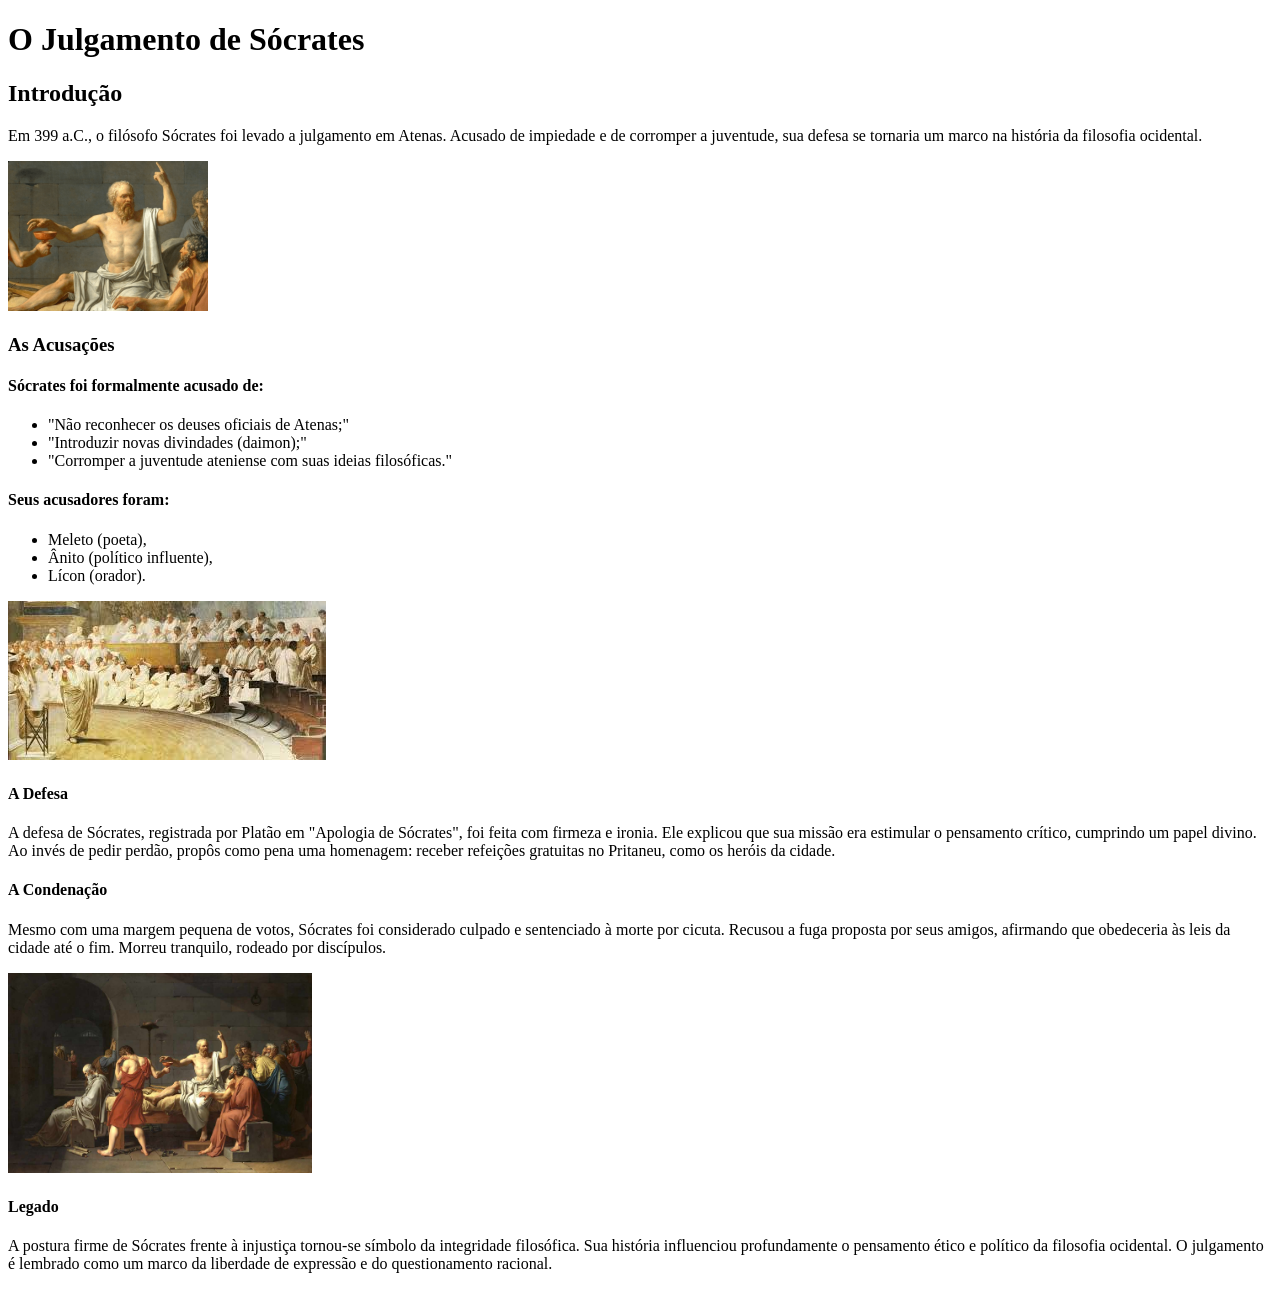
==== julgamentoSocrates/index.html @ 574f192c "Projeto julgamento de Sócrates Primeira versão simples do projeto, apenas com HTML" ====
<!DOCTYPE html>
<html lang="pt-br">
<head>
    <meta charset="UTF-8">
    <meta name="viewport" content="width=device-width, initial-scale=1.0">
    <title>O Julgamento de Sócrates 1</title>
</head>
<body>
    <h1>O Julgamento de Sócrates</h1>

    <h2>Introdução</h2>
    <p>Em 399 a.C., o filósofo Sócrates foi levado a julgamento em Atenas. Acusado de impiedade e de corromper a juventude, sua defesa se tornaria um marco na história da filosofia ocidental.</p>
    <img src="imgs/socrates.png" alt="Sócrates" width="200">

    <h3>As Acusações</h3>
    <h4>Sócrates foi formalmente acusado de:</h4>
    <ul>
        <li>"Não reconhecer os deuses oficiais de Atenas;"</li>
        <li>"Introduzir novas divindades (daimon);"</li>
        <li>"Corromper a juventude ateniense com suas ideias filosóficas."</li>
    </ul>

    <h4>Seus acusadores foram:</h4>
    <ul>
        <li>Meleto (poeta),</li>
        <li>Ânito (político influente),</li>
        <li>Lícon (orador).</li>
    </ul>
    <img src="imgs/tribunal.jfif" alt="Tribunal ateniense">

    <h4>A Defesa</h4>
    <p>A defesa de Sócrates, registrada por Platão em "Apologia de Sócrates", foi feita com firmeza e ironia.
        Ele explicou que sua missão era estimular o pensamento crítico, cumprindo um papel divino.
        Ao invés de pedir perdão, propôs como pena uma homenagem: receber refeições gratuitas no Pritaneu, como os heróis da cidade.</p>
    
    <h4>A Condenação</h4>
    <p>Mesmo com uma margem pequena de votos, Sócrates foi considerado culpado e sentenciado à morte por cicuta.
        Recusou a fuga proposta por seus amigos, afirmando que obedeceria às leis da cidade até o fim.
        Morreu tranquilo, rodeado por discípulos.</p>
    <img src="imgs/morte.jpg" alt="A morte de Sócrates" height="200">

    <h4>Legado</h4>
    <p>A postura firme de Sócrates frente à injustiça tornou-se símbolo da integridade filosófica.
        Sua história influenciou profundamente o pensamento ético e político da filosofia ocidental.
        O julgamento é lembrado como um marco da liberdade de expressão e do questionamento racional.</p>
    
</body>
</html>
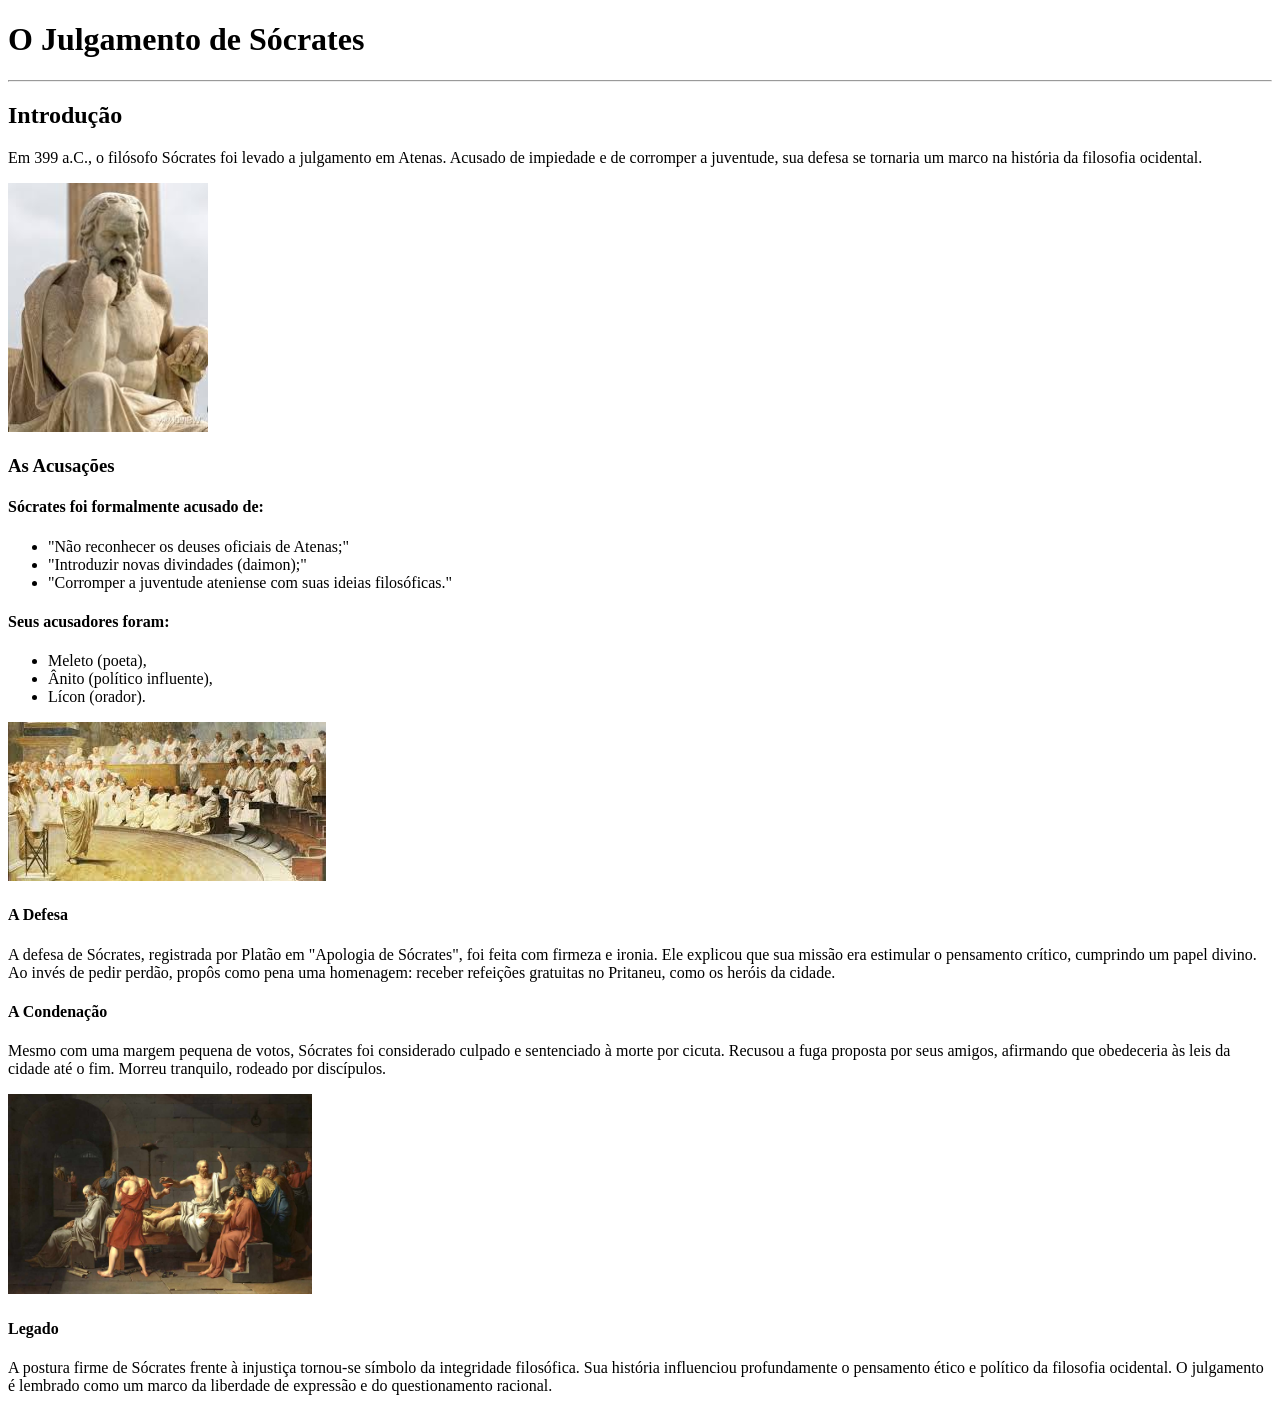
==== commit 55d3d4af: "Mudei a imagem" ====
--- a/julgamentoSocrates/index.html
+++ b/julgamentoSocrates/index.html
@@ -7,10 +7,11 @@
 </head>
 <body>
     <h1>O Julgamento de Sócrates</h1>
+    <hr>
 
     <h2>Introdução</h2>
     <p>Em 399 a.C., o filósofo Sócrates foi levado a julgamento em Atenas. Acusado de impiedade e de corromper a juventude, sua defesa se tornaria um marco na história da filosofia ocidental.</p>
-    <img src="imgs/socrates.png" alt="Sócrates" width="200">
+    <img src="imgs/socratesEs.jfif" alt="Sócrates" width="200">
 
     <h3>As Acusações</h3>
     <h4>Sócrates foi formalmente acusado de:</h4>
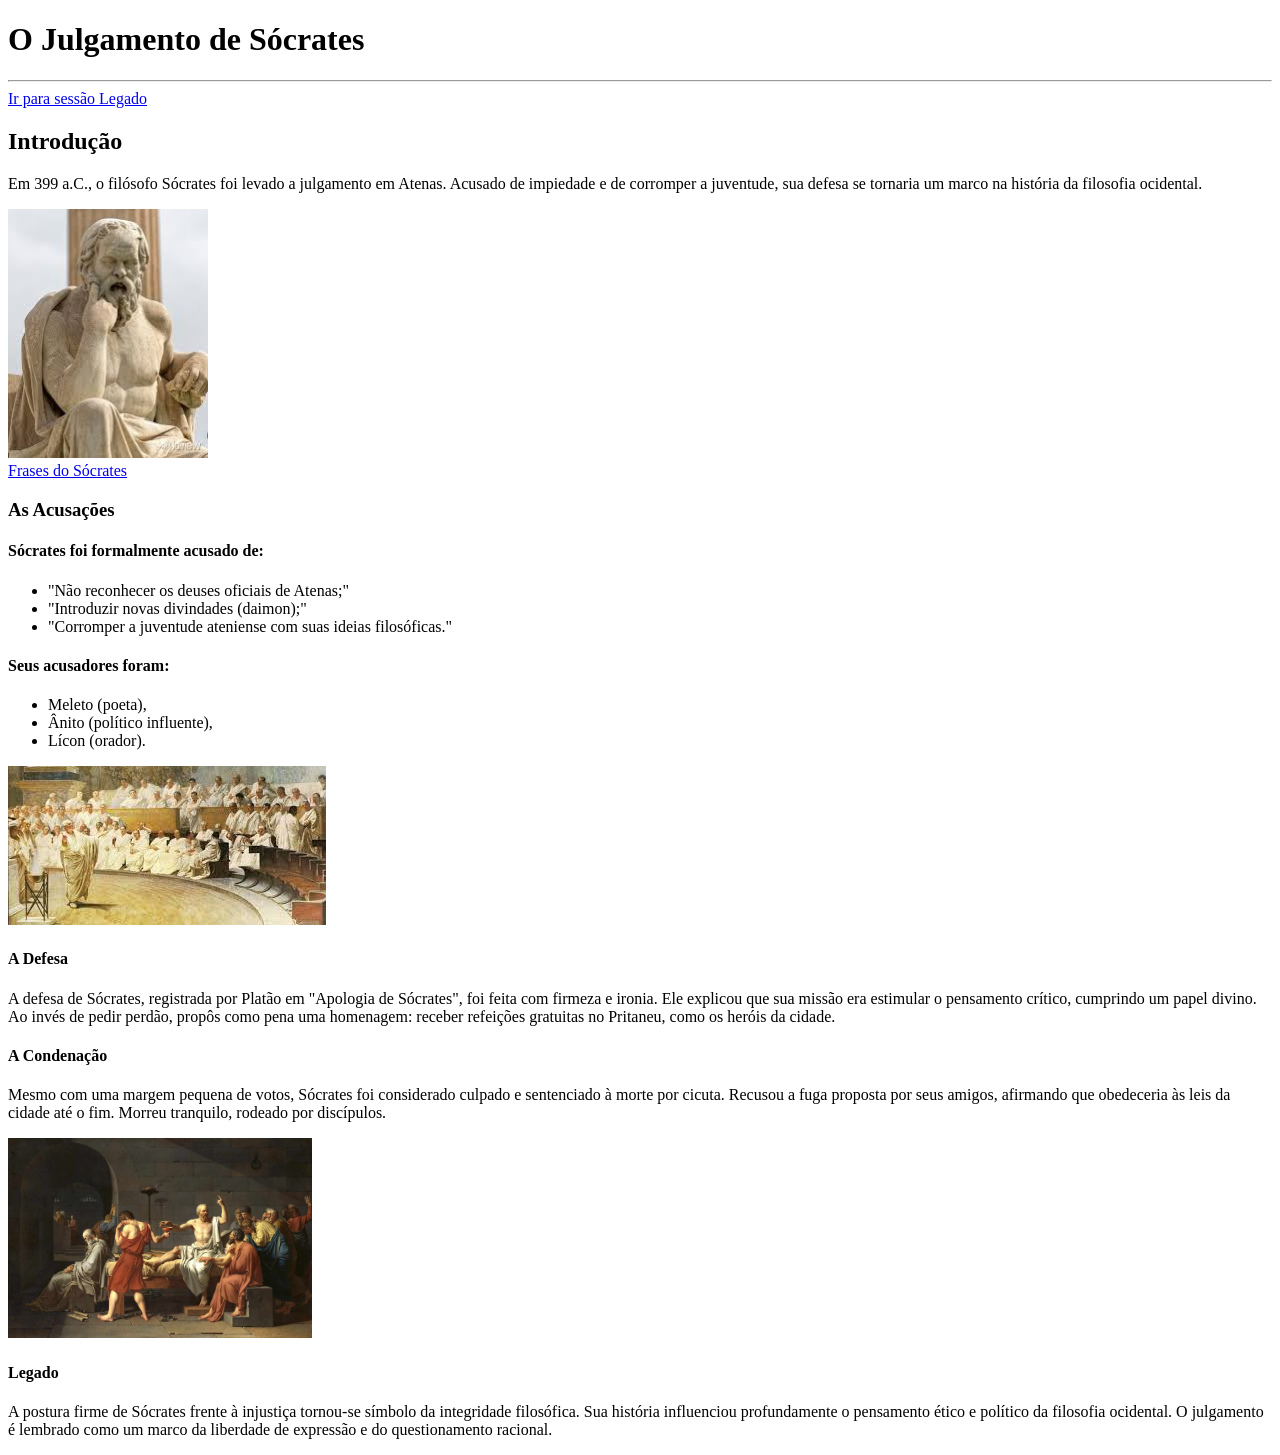
==== commit c8ca9bcb: "fazendo alguns testes com links" ====
--- a/julgamentoSocrates/index.html
+++ b/julgamentoSocrates/index.html
@@ -9,9 +9,12 @@
     <h1>O Julgamento de Sócrates</h1>
     <hr>
 
+    <a href="#legado">Ir para sessão Legado</a>
     <h2>Introdução</h2>
     <p>Em 399 a.C., o filósofo Sócrates foi levado a julgamento em Atenas. Acusado de impiedade e de corromper a juventude, sua defesa se tornaria um marco na história da filosofia ocidental.</p>
     <img src="imgs/socratesEs.jfif" alt="Sócrates" width="200">
+    <br>
+    <span><a href="https://www.pensador.com/autor/socrates/" target="_blank">Frases do Sócrates</a></span>
 
     <h3>As Acusações</h3>
     <h4>Sócrates foi formalmente acusado de:</h4>
@@ -40,7 +43,7 @@
         Morreu tranquilo, rodeado por discípulos.</p>
     <img src="imgs/morte.jpg" alt="A morte de Sócrates" height="200">
 
-    <h4>Legado</h4>
+    <h4 id="legado">Legado</h4>
     <p>A postura firme de Sócrates frente à injustiça tornou-se símbolo da integridade filosófica.
         Sua história influenciou profundamente o pensamento ético e político da filosofia ocidental.
         O julgamento é lembrado como um marco da liberdade de expressão e do questionamento racional.</p>
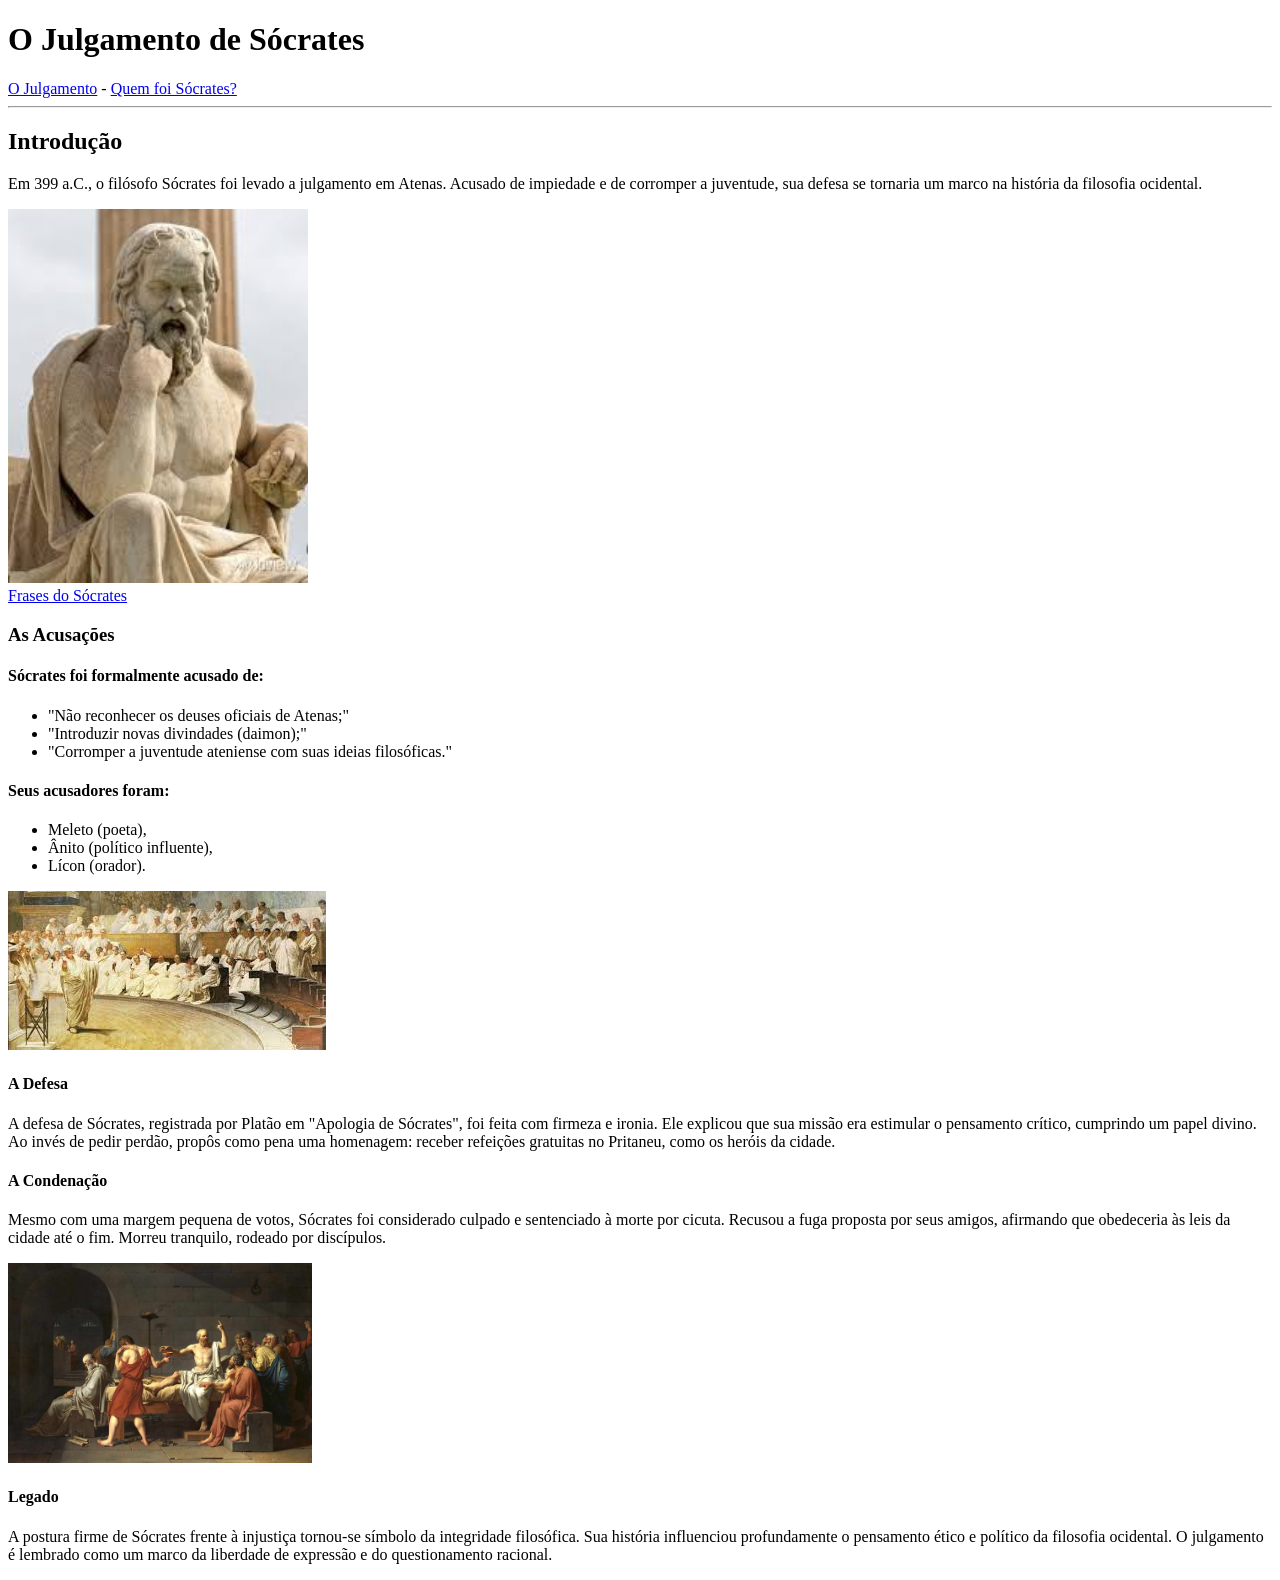
==== commit 6ec0384d: "adicionei outra pagina" ====
--- a/julgamentoSocrates/index.html
+++ b/julgamentoSocrates/index.html
@@ -1,52 +1,86 @@
 <!DOCTYPE html>
 <html lang="pt-br">
-<head>
-    <meta charset="UTF-8">
-    <meta name="viewport" content="width=device-width, initial-scale=1.0">
+  <head>
+    <meta charset="UTF-8" />
+    <meta name="viewport" content="width=device-width, initial-scale=1.0" />
     <title>O Julgamento de Sócrates 1</title>
-</head>
-<body>
-    <h1>O Julgamento de Sócrates</h1>
-    <hr>
+  </head>
+  <body>
+    <div>
+      <h1>O Julgamento de Sócrates</h1>
+      <a href="index.html">O Julgamento</a> -
+      <a href="sobre.html">Quem foi Sócrates?</a>
+      <hr />
+    </div>
 
-    <a href="#legado">Ir para sessão Legado</a>
-    <h2>Introdução</h2>
-    <p>Em 399 a.C., o filósofo Sócrates foi levado a julgamento em Atenas. Acusado de impiedade e de corromper a juventude, sua defesa se tornaria um marco na história da filosofia ocidental.</p>
-    <img src="imgs/socratesEs.jfif" alt="Sócrates" width="200">
-    <br>
-    <span><a href="https://www.pensador.com/autor/socrates/" target="_blank">Frases do Sócrates</a></span>
+    <div>
+      <h2>Introdução</h2>
+      <p>
+        Em 399 a.C., o filósofo Sócrates foi levado a julgamento em Atenas.
+        Acusado de impiedade e de corromper a juventude, sua defesa se tornaria
+        um marco na história da filosofia ocidental.
+      </p>
+      <img src="imgs/socratesEs.jfif" alt="Sócrates" width="300" />
+      <br />
+      <span
+        ><a href="https://www.pensador.com/autor/socrates/" target="_blank"
+          >Frases do Sócrates</a
+        ></span
+      >
+    </div>
 
-    <h3>As Acusações</h3>
-    <h4>Sócrates foi formalmente acusado de:</h4>
-    <ul>
+    <div>
+      <h3>As Acusações</h3>
+      <h4>Sócrates foi formalmente acusado de:</h4>
+      <ul>
         <li>"Não reconhecer os deuses oficiais de Atenas;"</li>
         <li>"Introduzir novas divindades (daimon);"</li>
         <li>"Corromper a juventude ateniense com suas ideias filosóficas."</li>
-    </ul>
+      </ul>
+    </div>
 
-    <h4>Seus acusadores foram:</h4>
-    <ul>
+    <div>
+      <h4>Seus acusadores foram:</h4>
+
+      <ul>
         <li>Meleto (poeta),</li>
         <li>Ânito (político influente),</li>
         <li>Lícon (orador).</li>
-    </ul>
-    <img src="imgs/tribunal.jfif" alt="Tribunal ateniense">
+      </ul>
+      <img src="imgs/tribunal.jfif" alt="Tribunal ateniense" />
+    </div>
 
-    <h4>A Defesa</h4>
-    <p>A defesa de Sócrates, registrada por Platão em "Apologia de Sócrates", foi feita com firmeza e ironia.
-        Ele explicou que sua missão era estimular o pensamento crítico, cumprindo um papel divino.
-        Ao invés de pedir perdão, propôs como pena uma homenagem: receber refeições gratuitas no Pritaneu, como os heróis da cidade.</p>
-    
-    <h4>A Condenação</h4>
-    <p>Mesmo com uma margem pequena de votos, Sócrates foi considerado culpado e sentenciado à morte por cicuta.
-        Recusou a fuga proposta por seus amigos, afirmando que obedeceria às leis da cidade até o fim.
-        Morreu tranquilo, rodeado por discípulos.</p>
-    <img src="imgs/morte.jpg" alt="A morte de Sócrates" height="200">
+    <div>
+      <h4>A Defesa</h4>
+      <p>
+        A defesa de Sócrates, registrada por Platão em "Apologia de Sócrates",
+        foi feita com firmeza e ironia. Ele explicou que sua missão era
+        estimular o pensamento crítico, cumprindo um papel divino. Ao invés de
+        pedir perdão, propôs como pena uma homenagem: receber refeições
+        gratuitas no Pritaneu, como os heróis da cidade.
+      </p>
+    </div>
 
-    <h4 id="legado">Legado</h4>
-    <p>A postura firme de Sócrates frente à injustiça tornou-se símbolo da integridade filosófica.
-        Sua história influenciou profundamente o pensamento ético e político da filosofia ocidental.
-        O julgamento é lembrado como um marco da liberdade de expressão e do questionamento racional.</p>
-    
-</body>
-</html>+    <div>
+      <h4>A Condenação</h4>
+      <p>
+        Mesmo com uma margem pequena de votos, Sócrates foi considerado culpado
+        e sentenciado à morte por cicuta. Recusou a fuga proposta por seus
+        amigos, afirmando que obedeceria às leis da cidade até o fim. Morreu
+        tranquilo, rodeado por discípulos.
+      </p>
+      <img src="imgs/morte.jpg" alt="A morte de Sócrates" height="200" />
+    </div>
+
+    <div>
+      <h4 id="legado">Legado</h4>
+      <p>
+        A postura firme de Sócrates frente à injustiça tornou-se símbolo da
+        integridade filosófica. Sua história influenciou profundamente o
+        pensamento ético e político da filosofia ocidental. O julgamento é
+        lembrado como um marco da liberdade de expressão e do questionamento
+        racional.
+      </p>
+    </div>
+  </body>
+</html>
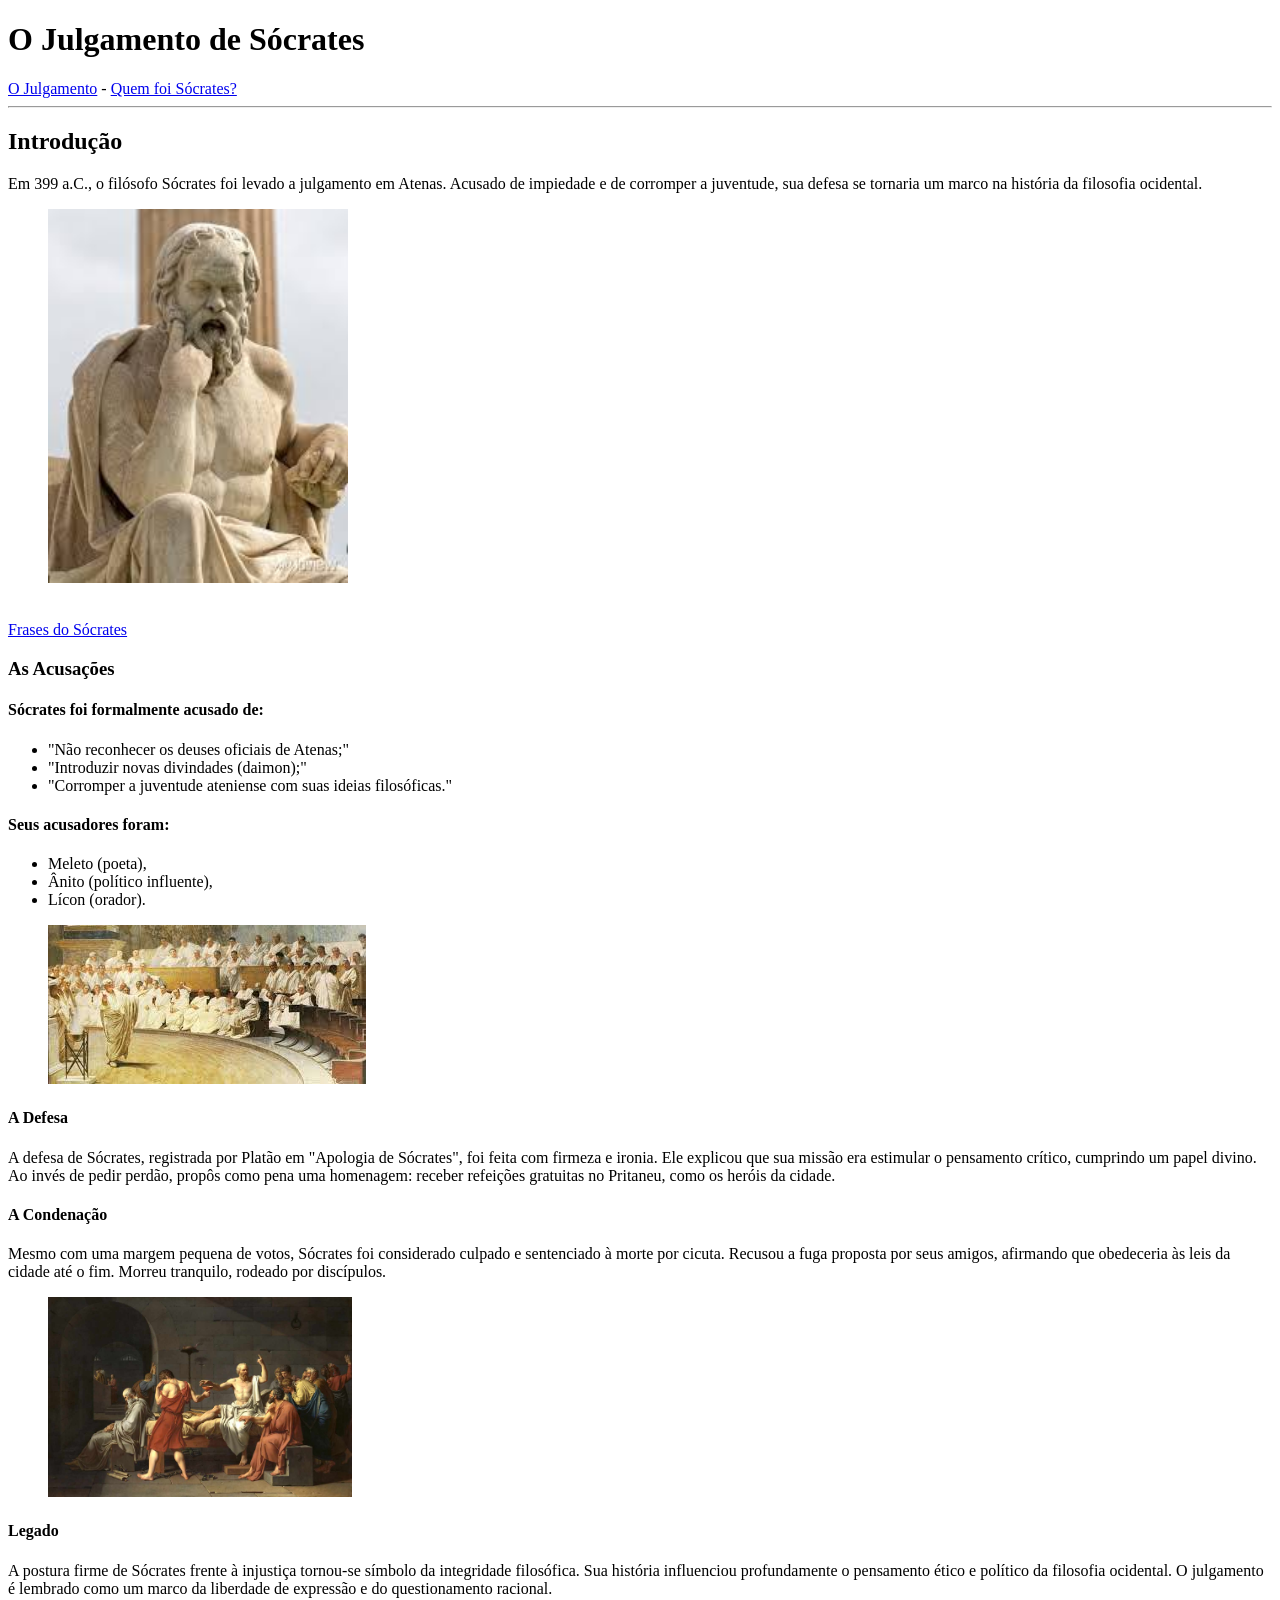
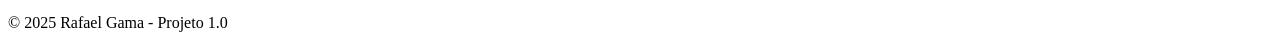
==== commit d06579c2: "Versão do projeto 1.0" ====
--- a/julgamentoSocrates/index.html
+++ b/julgamentoSocrates/index.html
@@ -6,81 +6,98 @@
     <title>O Julgamento de Sócrates 1</title>
   </head>
   <body>
-    <div>
+    <header>
       <h1>O Julgamento de Sócrates</h1>
-      <a href="index.html">O Julgamento</a> -
-      <a href="sobre.html">Quem foi Sócrates?</a>
-      <hr />
-    </div>
+      <nav>
+        <a href="index.html">O Julgamento</a> -
+        <a href="sobre.html">Quem foi Sócrates?</a>
+        <hr />
+      </nav>
+    </header>
 
-    <div>
-      <h2>Introdução</h2>
-      <p>
-        Em 399 a.C., o filósofo Sócrates foi levado a julgamento em Atenas.
-        Acusado de impiedade e de corromper a juventude, sua defesa se tornaria
-        um marco na história da filosofia ocidental.
-      </p>
-      <img src="imgs/socratesEs.jfif" alt="Sócrates" width="300" />
+    <main>
+      <section id="inicio">
+        <h2>Introdução</h2>
+        <p>
+          Em 399 a.C., o filósofo Sócrates foi levado a julgamento em Atenas.
+          Acusado de impiedade e de corromper a juventude, sua defesa se
+          tornaria um marco na história da filosofia ocidental.
+        </p>
+        <figure>
+          <img src="imgs/socratesEs.jfif" alt="Sócrates" width="300" />
+        </figure>
+      </section>
+
       <br />
-      <span
-        ><a href="https://www.pensador.com/autor/socrates/" target="_blank"
+      <article>
+        <a href="https://www.pensador.com/autor/socrates/" target="_blank"
           >Frases do Sócrates</a
-        ></span
-      >
-    </div>
+        >
+      </article>
 
-    <div>
-      <h3>As Acusações</h3>
-      <h4>Sócrates foi formalmente acusado de:</h4>
-      <ul>
-        <li>"Não reconhecer os deuses oficiais de Atenas;"</li>
-        <li>"Introduzir novas divindades (daimon);"</li>
-        <li>"Corromper a juventude ateniense com suas ideias filosóficas."</li>
-      </ul>
-    </div>
+      <section id="acusacoes">
+        <h3>As Acusações</h3>
+        <h4>Sócrates foi formalmente acusado de:</h4>
+        <ul>
+          <li>"Não reconhecer os deuses oficiais de Atenas;"</li>
+          <li>"Introduzir novas divindades (daimon);"</li>
+          <li>
+            "Corromper a juventude ateniense com suas ideias filosóficas."
+          </li>
+        </ul>
+      </section>
 
-    <div>
-      <h4>Seus acusadores foram:</h4>
+      <section id="acusadores">
+        <h4>Seus acusadores foram:</h4>
 
-      <ul>
-        <li>Meleto (poeta),</li>
-        <li>Ânito (político influente),</li>
-        <li>Lícon (orador).</li>
-      </ul>
-      <img src="imgs/tribunal.jfif" alt="Tribunal ateniense" />
-    </div>
+        <ul>
+          <li>Meleto (poeta),</li>
+          <li>Ânito (político influente),</li>
+          <li>Lícon (orador).</li>
+        </ul>
+        <figure>
+          <img src="imgs/tribunal.jfif" alt="Tribunal ateniense" />
+        </figure>
+      </section>
 
-    <div>
-      <h4>A Defesa</h4>
-      <p>
-        A defesa de Sócrates, registrada por Platão em "Apologia de Sócrates",
-        foi feita com firmeza e ironia. Ele explicou que sua missão era
-        estimular o pensamento crítico, cumprindo um papel divino. Ao invés de
-        pedir perdão, propôs como pena uma homenagem: receber refeições
-        gratuitas no Pritaneu, como os heróis da cidade.
-      </p>
-    </div>
+      <section id="defesa">
+        <h4>A Defesa</h4>
+        <p>
+          A defesa de Sócrates, registrada por Platão em "Apologia de Sócrates",
+          foi feita com firmeza e ironia. Ele explicou que sua missão era
+          estimular o pensamento crítico, cumprindo um papel divino. Ao invés de
+          pedir perdão, propôs como pena uma homenagem: receber refeições
+          gratuitas no Pritaneu, como os heróis da cidade.
+        </p>
+      </section>
 
-    <div>
-      <h4>A Condenação</h4>
-      <p>
-        Mesmo com uma margem pequena de votos, Sócrates foi considerado culpado
-        e sentenciado à morte por cicuta. Recusou a fuga proposta por seus
-        amigos, afirmando que obedeceria às leis da cidade até o fim. Morreu
-        tranquilo, rodeado por discípulos.
-      </p>
-      <img src="imgs/morte.jpg" alt="A morte de Sócrates" height="200" />
-    </div>
+      <section id="condenacao">
+        <h4>A Condenação</h4>
+        <p>
+          Mesmo com uma margem pequena de votos, Sócrates foi considerado
+          culpado e sentenciado à morte por cicuta. Recusou a fuga proposta por
+          seus amigos, afirmando que obedeceria às leis da cidade até o fim.
+          Morreu tranquilo, rodeado por discípulos.
+        </p>
+        <figure>
+          <img src="imgs/morte.jpg" alt="A morte de Sócrates" height="200" />
+        </figure>
+      </section>
 
-    <div>
-      <h4 id="legado">Legado</h4>
-      <p>
-        A postura firme de Sócrates frente à injustiça tornou-se símbolo da
-        integridade filosófica. Sua história influenciou profundamente o
-        pensamento ético e político da filosofia ocidental. O julgamento é
-        lembrado como um marco da liberdade de expressão e do questionamento
-        racional.
-      </p>
-    </div>
+      <section id="legado">
+        <h4>Legado</h4>
+        <p>
+          A postura firme de Sócrates frente à injustiça tornou-se símbolo da
+          integridade filosófica. Sua história influenciou profundamente o
+          pensamento ético e político da filosofia ocidental. O julgamento é
+          lembrado como um marco da liberdade de expressão e do questionamento
+          racional.
+        </p>
+      </section>
+    </main>
+
+    <footer>
+      <p>&COPY; 2025 Rafael Gama - Projeto 1.0</p>
+    </footer>
   </body>
 </html>
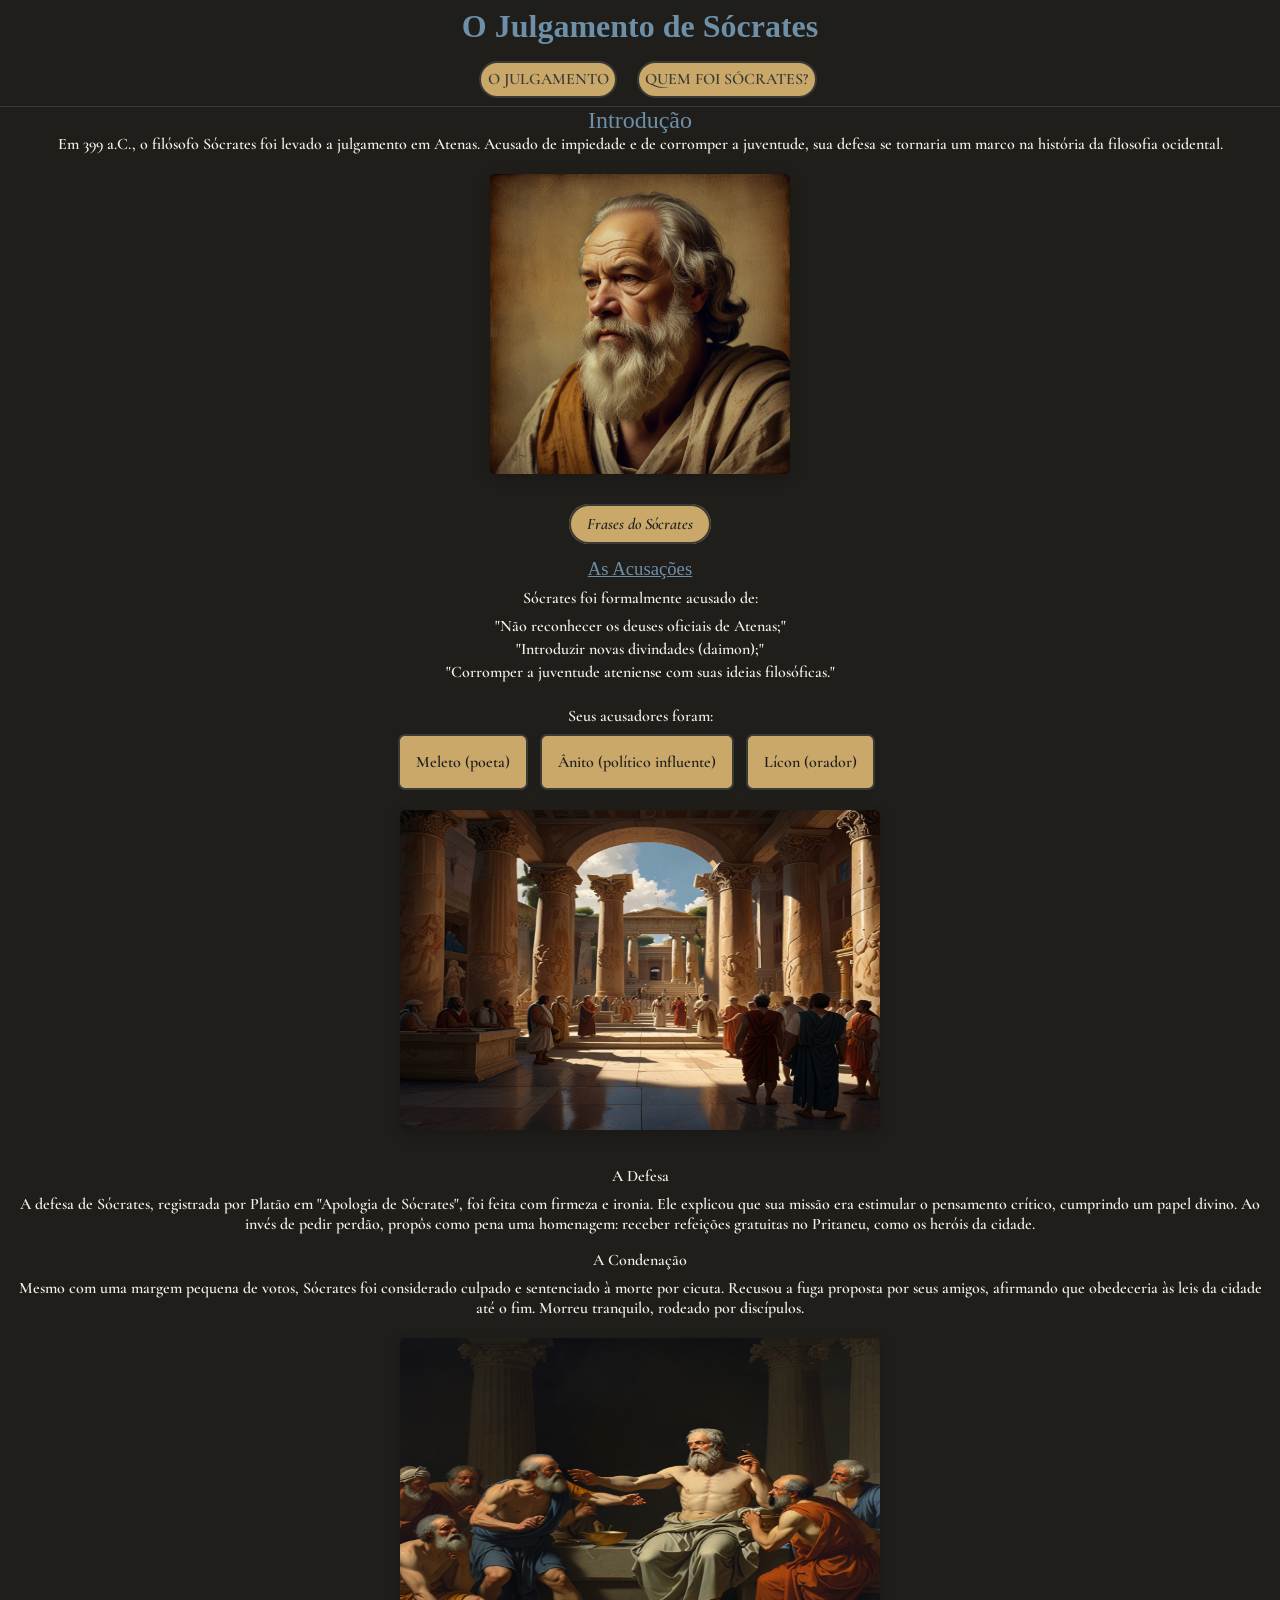
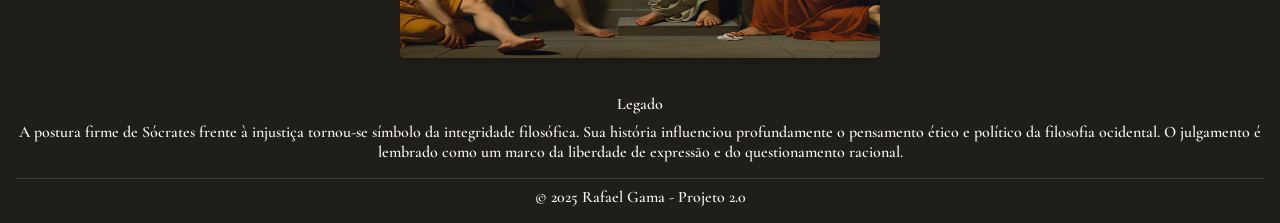
==== commit 1dcf1f36: "Versão 2.0 do Projetinho Versão 2.0 do projetinho, adicionado CSS nele" ====
--- a/julgamentoSocrates/index.html
+++ b/julgamentoSocrates/index.html
@@ -4,19 +4,25 @@
     <meta charset="UTF-8" />
     <meta name="viewport" content="width=device-width, initial-scale=1.0" />
     <title>O Julgamento de Sócrates 1</title>
+    <link rel="preconnect" href="https://fonts.googleapis.com" />
+    <link rel="preconnect" href="https://fonts.gstatic.com" crossorigin />
+    <link
+      href="https://fonts.googleapis.com/css2?family=Cormorant+Garamond:ital,wght@0,300..700;1,300..700&family=IM+Fell+English+SC&display=swap"
+      rel="stylesheet"
+    />
+    <link rel="stylesheet" href="style.css" />
   </head>
   <body>
     <header>
-      <h1>O Julgamento de Sócrates</h1>
+      <h1 class="titulo-principal">O Julgamento de Sócrates</h1>
       <nav>
-        <a href="index.html">O Julgamento</a> -
+        <a href="index.html">O Julgamento</a>
         <a href="sobre.html">Quem foi Sócrates?</a>
-        <hr />
       </nav>
     </header>
 
     <main>
-      <section id="inicio">
+      <section class="introducao" id="inicio">
         <h2>Introdução</h2>
         <p>
           Em 399 a.C., o filósofo Sócrates foi levado a julgamento em Atenas.
@@ -24,18 +30,23 @@
           tornaria um marco na história da filosofia ocidental.
         </p>
         <figure>
-          <img src="imgs/socratesEs.jfif" alt="Sócrates" width="300" />
+          <img
+            class="socrates"
+            src="imgs/SocratesPensando.jpg"
+            alt="Retrato artístico de Sócrates"
+            width="300"
+          />
         </figure>
       </section>
 
       <br />
-      <article>
+      <article class="frases">
         <a href="https://www.pensador.com/autor/socrates/" target="_blank"
           >Frases do Sócrates</a
         >
       </article>
 
-      <section id="acusacoes">
+      <section class="acusacoes" id="acusacoes">
         <h3>As Acusações</h3>
         <h4>Sócrates foi formalmente acusado de:</h4>
         <ul>
@@ -47,20 +58,24 @@
         </ul>
       </section>
 
-      <section id="acusadores">
+      <section class="acusadores" id="acusadores">
         <h4>Seus acusadores foram:</h4>
 
         <ul>
-          <li>Meleto (poeta),</li>
-          <li>Ânito (político influente),</li>
-          <li>Lícon (orador).</li>
+          <li>Meleto (poeta)</li>
+          <li>Ânito (político influente)</li>
+          <li>Lícon (orador)</li>
         </ul>
         <figure>
-          <img src="imgs/tribunal.jfif" alt="Tribunal ateniense" />
+          <img
+            class="tribunal"
+            src="imgs/tribunalf.jpg"
+            alt="Representação do tribunal ateniense"
+          />
         </figure>
       </section>
 
-      <section id="defesa">
+      <section class="defesa" id="defesa">
         <h4>A Defesa</h4>
         <p>
           A defesa de Sócrates, registrada por Platão em "Apologia de Sócrates",
@@ -71,7 +86,7 @@
         </p>
       </section>
 
-      <section id="condenacao">
+      <section class="condenacao" id="condenacao">
         <h4>A Condenação</h4>
         <p>
           Mesmo com uma margem pequena de votos, Sócrates foi considerado
@@ -80,11 +95,16 @@
           Morreu tranquilo, rodeado por discípulos.
         </p>
         <figure>
-          <img src="imgs/morte.jpg" alt="A morte de Sócrates" height="200" />
+          <img
+            class="morte"
+            src="imgs/morteSocrates.jpg"
+            alt="A morte de Sócrates"
+            height="200"
+          />
         </figure>
       </section>
 
-      <section id="legado">
+      <section class="legado" id="legado">
         <h4>Legado</h4>
         <p>
           A postura firme de Sócrates frente à injustiça tornou-se símbolo da
@@ -96,8 +116,8 @@
       </section>
     </main>
 
-    <footer>
-      <p>&COPY; 2025 Rafael Gama - Projeto 1.0</p>
+    <footer class="creditos">
+      <p>&COPY; 2025 Rafael Gama - Projeto 2.0</p>
     </footer>
   </body>
 </html>
--- a/julgamentoSocrates/style.css
+++ b/julgamentoSocrates/style.css
@@ -0,0 +1,228 @@
+:root {
+  --fundo: #1f1e1b;
+  --texto: #f4f1e8;
+  --titulo: #6d8fa7;
+  --dourado: #c9a86a;
+  --sutis: #3a3a36;
+}
+
+* {
+  margin: 0;
+  padding: 0;
+  font-family: "Cormorant Garamond", serif;
+  font-optical-sizing: auto;
+  font-weight: 600;
+  font-style: normal;
+  color: var(--texto);
+}
+
+h1,
+h2,
+h3 {
+  font-family: "IM Fell English SC", serif;
+  font-weight: 400;
+  font-style: normal;
+  color: var(--titulo);
+}
+
+body {
+  background-color: var(--fundo);
+}
+header {
+  text-align: center;
+  border-bottom: 1px solid var(--sutis);
+}
+
+.titulo-principal {
+  font-weight: 700;
+  margin: 0.5rem 1rem;
+}
+
+nav > a {
+  border: 2px solid var(--sutis);
+  background-color: var(--dourado);
+  border-radius: 9999px;
+  text-decoration: none;
+  padding: 0.4rem;
+  display: inline-block;
+  width: fit-content;
+  text-transform: uppercase;
+  margin: 0.5rem auto;
+  margin-left: 1rem;
+  color: var(--sutis);
+}
+
+section.introducao {
+  text-align: center;
+}
+
+.socrates,
+.socratesgrecia {
+  box-shadow: 0px 4px 12px rgba(0, 0, 0, 0.2);
+  border-radius: 5px;
+  margin: 20px 10px;
+}
+
+.frases {
+  text-align: center;
+}
+
+.frases > a {
+  border: 2px solid var(--sutis);
+  border-radius: 2000px;
+  font-style: italic;
+  text-decoration: none;
+  background-color: var(--dourado);
+  color: #1f1e1b;
+  padding: 0.5rem 1rem;
+  font-weight: 600;
+}
+
+.acusacoes {
+  text-align: center;
+  margin: 1.5rem;
+}
+
+.acusacoes li {
+  text-decoration: none;
+  transition: transform 0.2s ease, background-color 0.2s ease;
+  list-style: none;
+  margin: 0.2rem;
+}
+
+.acusacoes li:hover {
+  background-color: var(--dourado);
+  transform: scale(1.5);
+  color: #1f1e1b;
+}
+
+.acusacoes > h3 {
+  text-decoration: underline;
+}
+
+h4 {
+  margin: 0.5rem 0.5rem;
+}
+
+.acusadores {
+  text-align: center;
+}
+
+.acusadores li {
+  display: inline-block;
+  border: 2px solid var(--sutis);
+  padding: 1rem;
+  border-radius: 7px;
+  margin-right: 0.5rem;
+  color: #1f1e1b;
+  background-color: var(--dourado);
+  transition: background-color 0.3s ease, transform 0.2s ease,
+    box-shadow 0.3s ease;
+  box-shadow: 0 1px 4px rgba(0, 0, 0, 0.05);
+  cursor: pointer;
+}
+
+.acusadores li:hover {
+  background-color: #e0f7fa;
+  transform: scale(1.03);
+  box-shadow: 0 6px 12px rgba(0, 0, 0, 0.15);
+}
+
+.tribunal,
+.morte {
+  width: 30rem;
+  height: 20rem;
+  box-shadow: 0px 4px 12px rgba(0, 0, 0, 0.2);
+  border-radius: 5px;
+  margin: 20px 10px;
+}
+
+.defesa,
+.condenacao,
+.legado,
+footer {
+  text-align: center;
+  margin: 1rem 1rem;
+}
+
+figure,
+img.socratesgrecia {
+  display: flex;
+  justify-content: center;
+}
+
+.filosofos {
+  margin: 3rem 0rem 1rem 1rem;
+  width: 98%;
+  height: 450px;
+  display: flex;
+  align-items: center;
+  justify-content: center;
+  gap: 10px;
+  overflow-x: auto;
+  padding-right: 50px;
+  scrollbar-width: none;
+}
+
+.filosofos::-webkit-scrollbar {
+  display: none;
+}
+
+.filosofo {
+  flex-shrink: 0;
+  position: relative;
+  flex: 0 0 7%;
+  width: 10%;
+  height: 100%;
+  overflow: hidden;
+  border-radius: 10px;
+  transition: flex 0.5s ease-in-out;
+  cursor: pointer;
+}
+
+.filosofo:hover {
+  flex: 0 0 35%;
+}
+
+.filosofo img {
+  width: 100%;
+  height: 100%;
+  object-fit: cover;
+  border: 2px solid var(--sutis);
+  border-radius: 10px;
+  transition: all 0.5s ease-in-out;
+}
+
+.filosofo .texto {
+  position: absolute;
+  bottom: 10px;
+  left: 10px;
+  right: 10px;
+  color: white;
+  font-size: 1.2rem;
+  font-weight: bold;
+  text-shadow: 1px 1px 5px rgba(0, 0, 0, 0.7);
+  opacity: 0;
+  transition: opacity 0.3s ease;
+  pointer-events: none;
+}
+
+.filosofo:hover .texto {
+  opacity: 1;
+}
+
+.frases-filosofos {
+  text-align: center;
+  display: flex;
+  flex-direction: column;
+  align-items: center;
+  margin-top: 1rem;
+}
+
+.creditos {
+  border-top: 1px solid var(--sutis);
+}
+
+.creditos > p {
+  margin-top: 0.5rem;
+}
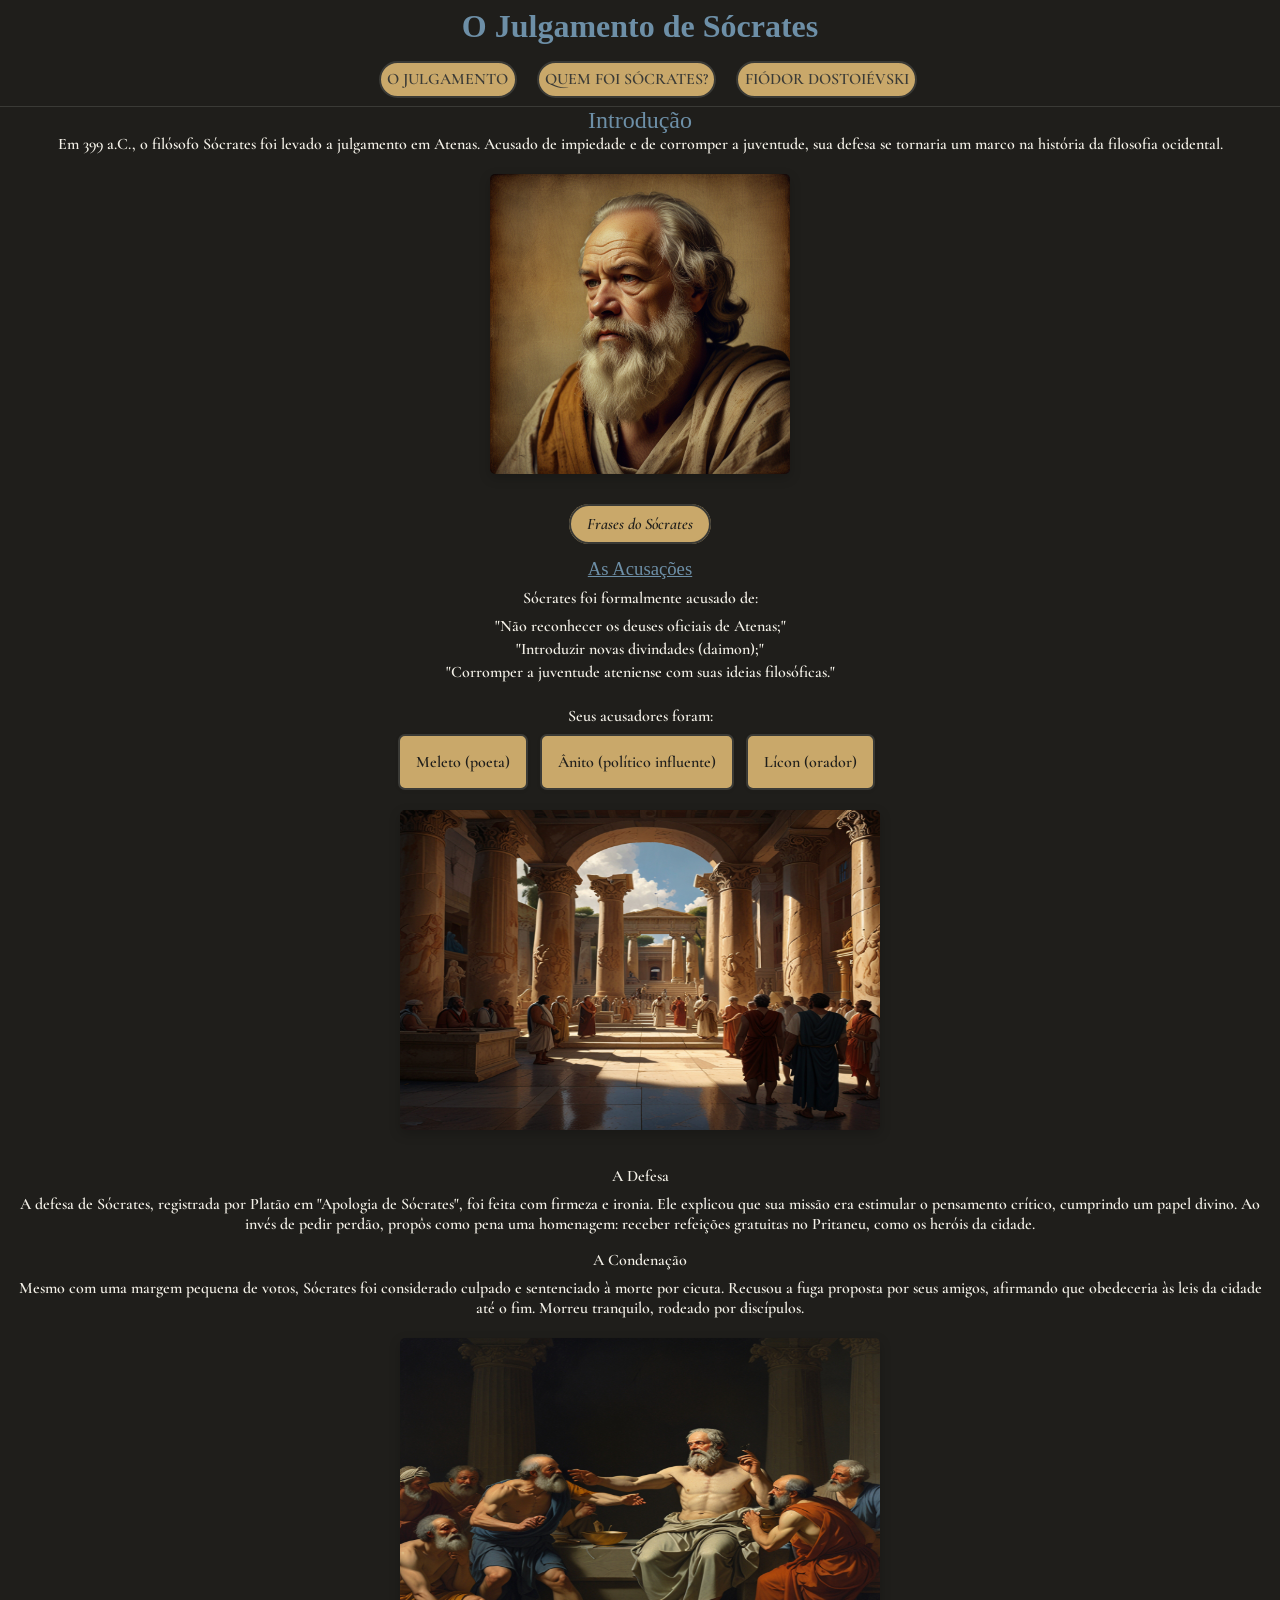
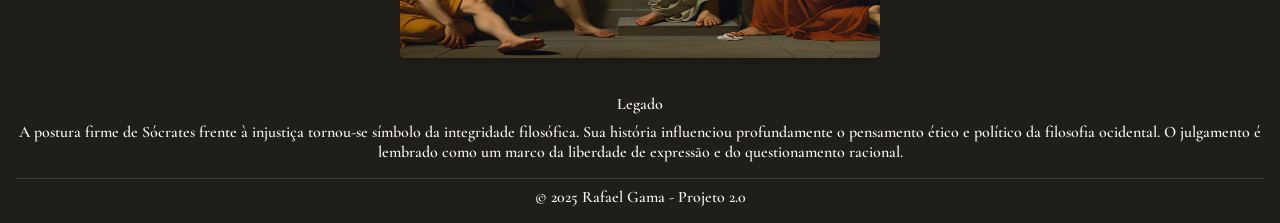
==== commit 7392f378: "Adicionado outro link de pagina(fiodor Dostoiesvkis)" ====
--- a/julgamentoSocrates/index.html
+++ b/julgamentoSocrates/index.html
@@ -1,4 +1,4 @@
-<!DOCTYPE html>
+<!doctype html>
 <html lang="pt-br">
   <head>
     <meta charset="UTF-8" />
@@ -18,6 +18,7 @@
       <nav>
         <a href="index.html">O Julgamento</a>
         <a href="sobre.html">Quem foi Sócrates?</a>
+        <a href="fiodor.html">Fiódor Dostoiévski</a>
       </nav>
     </header>
 
